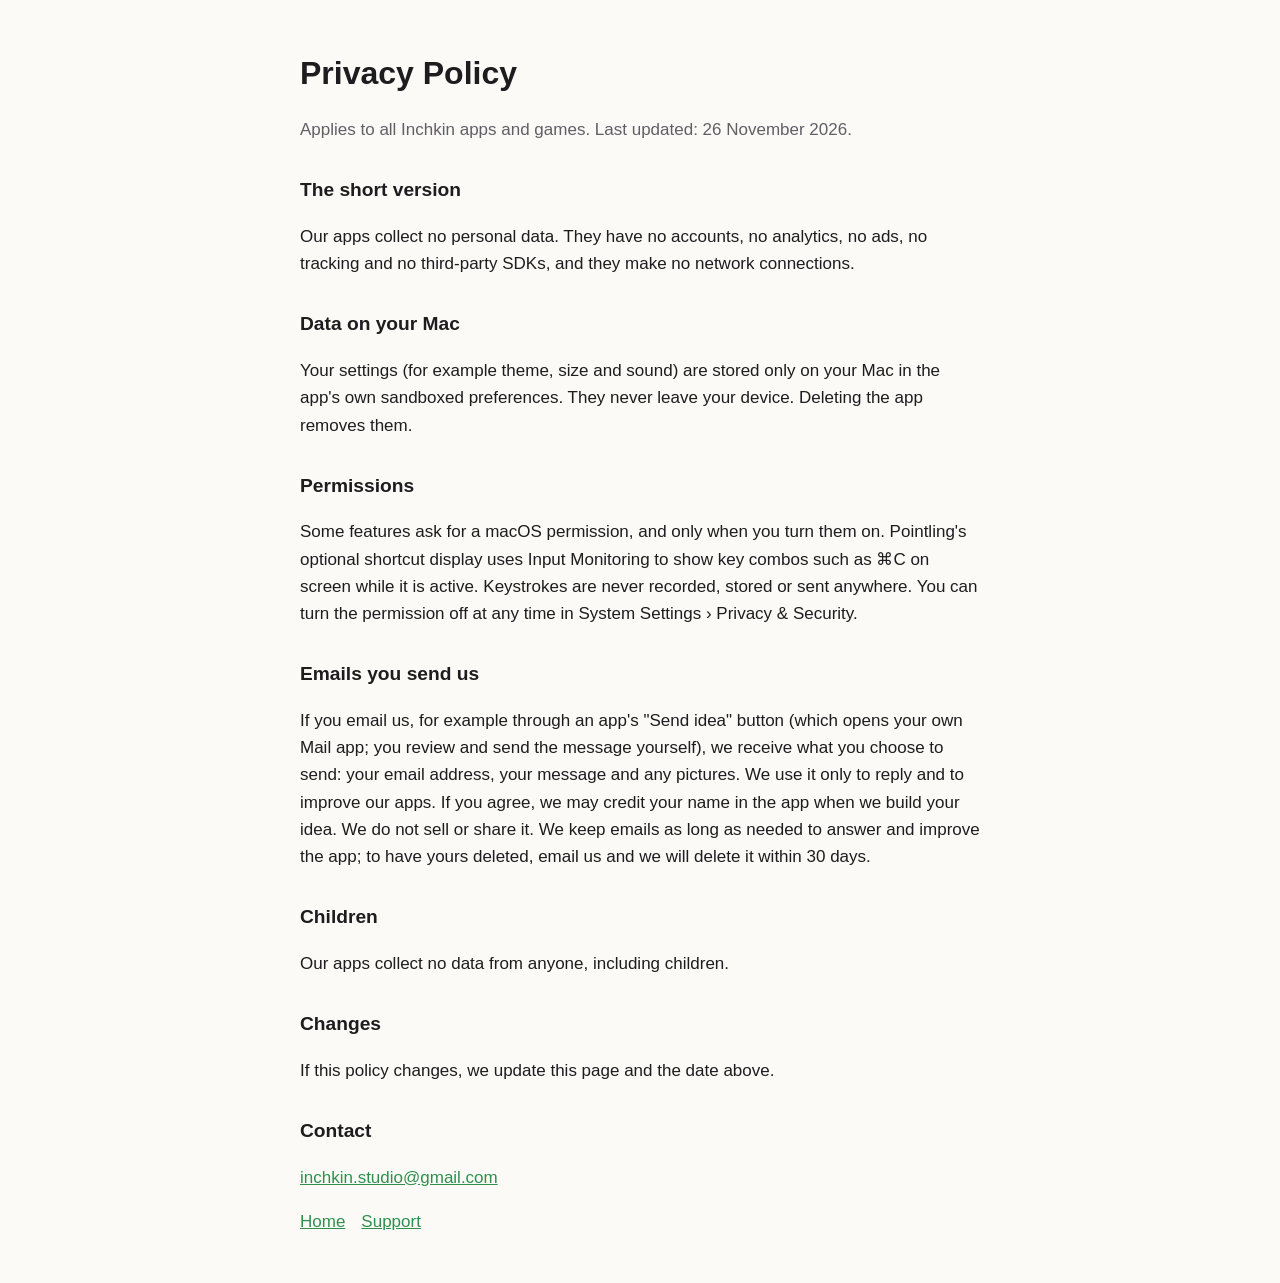
==== privacy.html @ 18690623 "Add Inchkin support and privacy pages" ====
<!doctype html><html lang="en"><head><meta charset="utf-8"><meta name="viewport" content="width=device-width,initial-scale=1">
<title>Inchkin Privacy Policy</title><link rel="stylesheet" href="style.css"></head><body><main>
<h1>Privacy Policy</h1><p class="muted">Applies to all Inchkin apps and games. Last updated: 26 November 2026.</p>
<h2>The short version</h2>
<p>Our apps collect no personal data. They have no accounts, no analytics, no ads, no tracking and no third-party SDKs, and they make no network connections.</p>
<h2>Data on your Mac</h2>
<p>Your settings (for example theme, size and sound) are stored only on your Mac in the app's own sandboxed preferences. They never leave your device. Deleting the app removes them.</p>
<h2>Permissions</h2>
<p>Some features ask for a macOS permission, and only when you turn them on. Pointling's optional shortcut display uses Input Monitoring to show key combos such as ⌘C on screen while it is active. Keystrokes are never recorded, stored or sent anywhere. You can turn the permission off at any time in System Settings › Privacy &amp; Security.</p>
<h2>Emails you send us</h2>
<p>If you email us, for example through an app's "Send idea" button (which opens your own Mail app; you review and send the message yourself), we receive what you choose to send: your email address, your message and any pictures. We use it only to reply and to improve our apps. If you agree, we may credit your name in the app when we build your idea. We do not sell or share it. We keep emails as long as needed to answer and improve the app; to have yours deleted, email us and we will delete it within 30 days.</p>
<h2>Children</h2>
<p>Our apps collect no data from anyone, including children.</p>
<h2>Changes</h2>
<p>If this policy changes, we update this page and the date above.</p>
<h2>Contact</h2>
<p><a href="mailto:inchkin.studio@gmail.com">inchkin.studio@gmail.com</a></p>
<nav><a href="index.html">Home</a><a href="support.html">Support</a></nav>
</main></body></html>
---- style.css ----
:root{--bg:#fbfaf6;--fg:#1d1d1f;--muted:#5f5f66;--accent:#2f8f4e}
@media (prefers-color-scheme:dark){:root{--bg:#141416;--fg:#f2f2f4;--muted:#a1a1a8;--accent:#6fcf8c}}
body{margin:0;background:var(--bg);color:var(--fg);font:17px/1.6 -apple-system,BlinkMacSystemFont,"Helvetica Neue",Arial,sans-serif}
main{max-width:680px;margin:0 auto;padding:48px 16px}
h1{font-size:2rem;margin:0 0 .25rem}h2{font-size:1.2rem;margin-top:2rem}
a{color:var(--accent)}.muted{color:var(--muted)}nav a{margin-right:1rem}
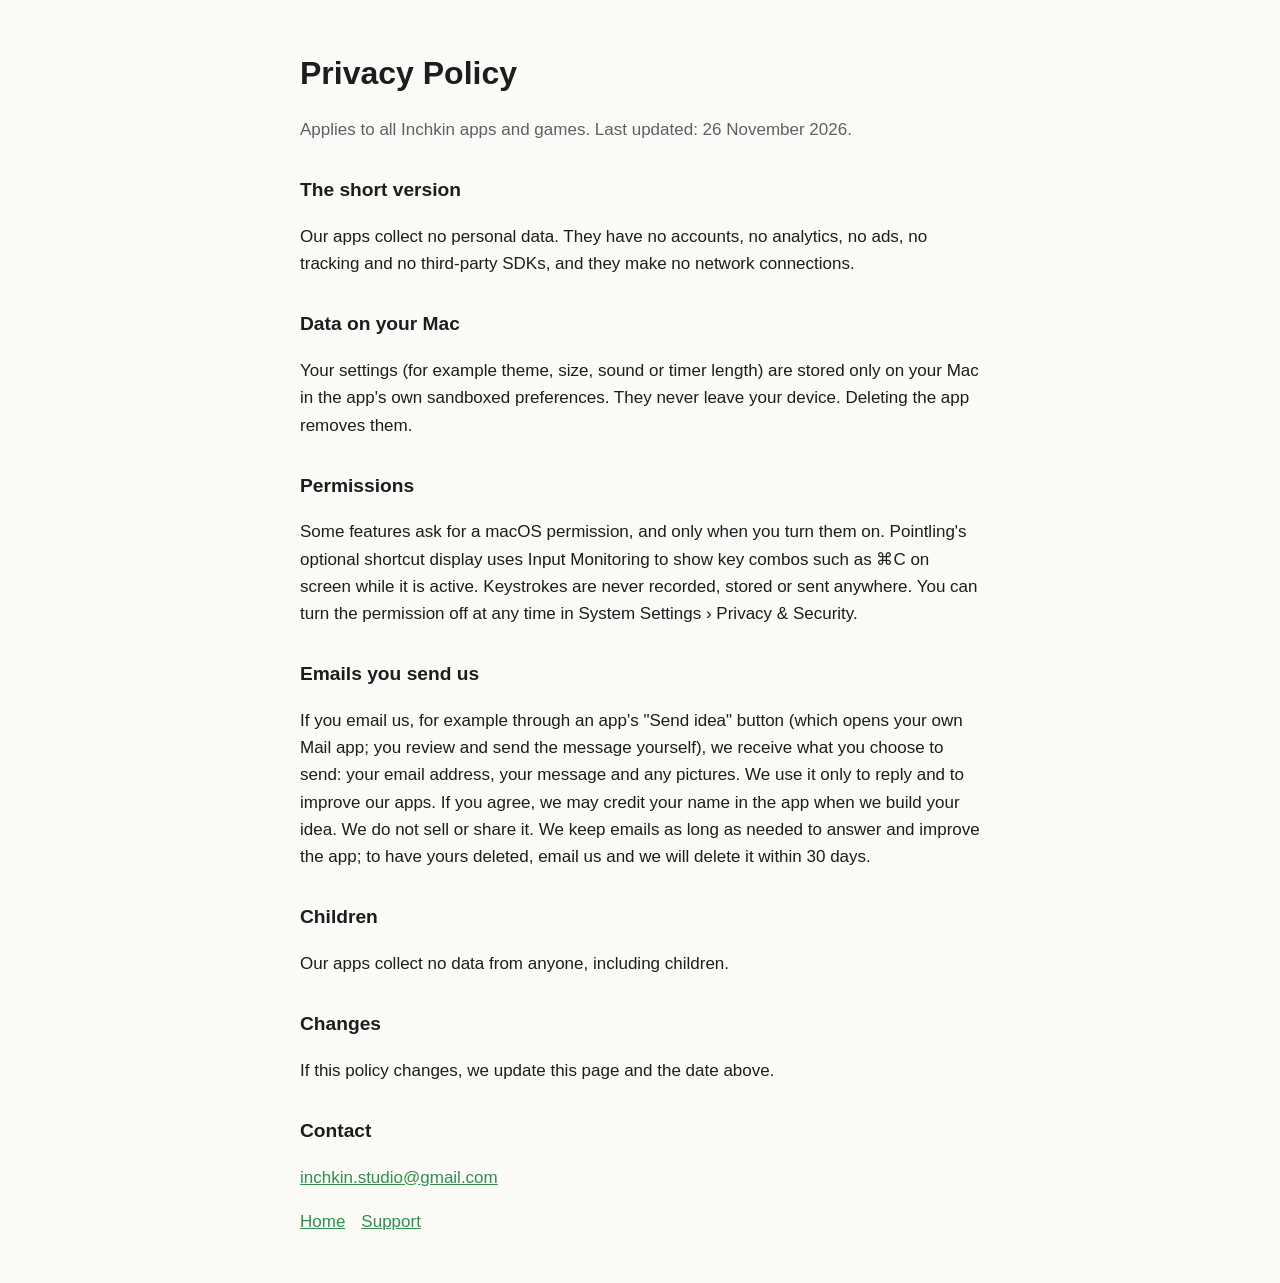
==== commit 65e6ee2a: "Add Wrapglow support section and app listing" ====
--- a/privacy.html
+++ b/privacy.html
@@ -4,7 +4,7 @@
 <h2>The short version</h2>
 <p>Our apps collect no personal data. They have no accounts, no analytics, no ads, no tracking and no third-party SDKs, and they make no network connections.</p>
 <h2>Data on your Mac</h2>
-<p>Your settings (for example theme, size and sound) are stored only on your Mac in the app's own sandboxed preferences. They never leave your device. Deleting the app removes them.</p>
+<p>Your settings (for example theme, size, sound or timer length) are stored only on your Mac in the app's own sandboxed preferences. They never leave your device. Deleting the app removes them.</p>
 <h2>Permissions</h2>
 <p>Some features ask for a macOS permission, and only when you turn them on. Pointling's optional shortcut display uses Input Monitoring to show key combos such as ⌘C on screen while it is active. Keystrokes are never recorded, stored or sent anywhere. You can turn the permission off at any time in System Settings › Privacy &amp; Security.</p>
 <h2>Emails you send us</h2>
